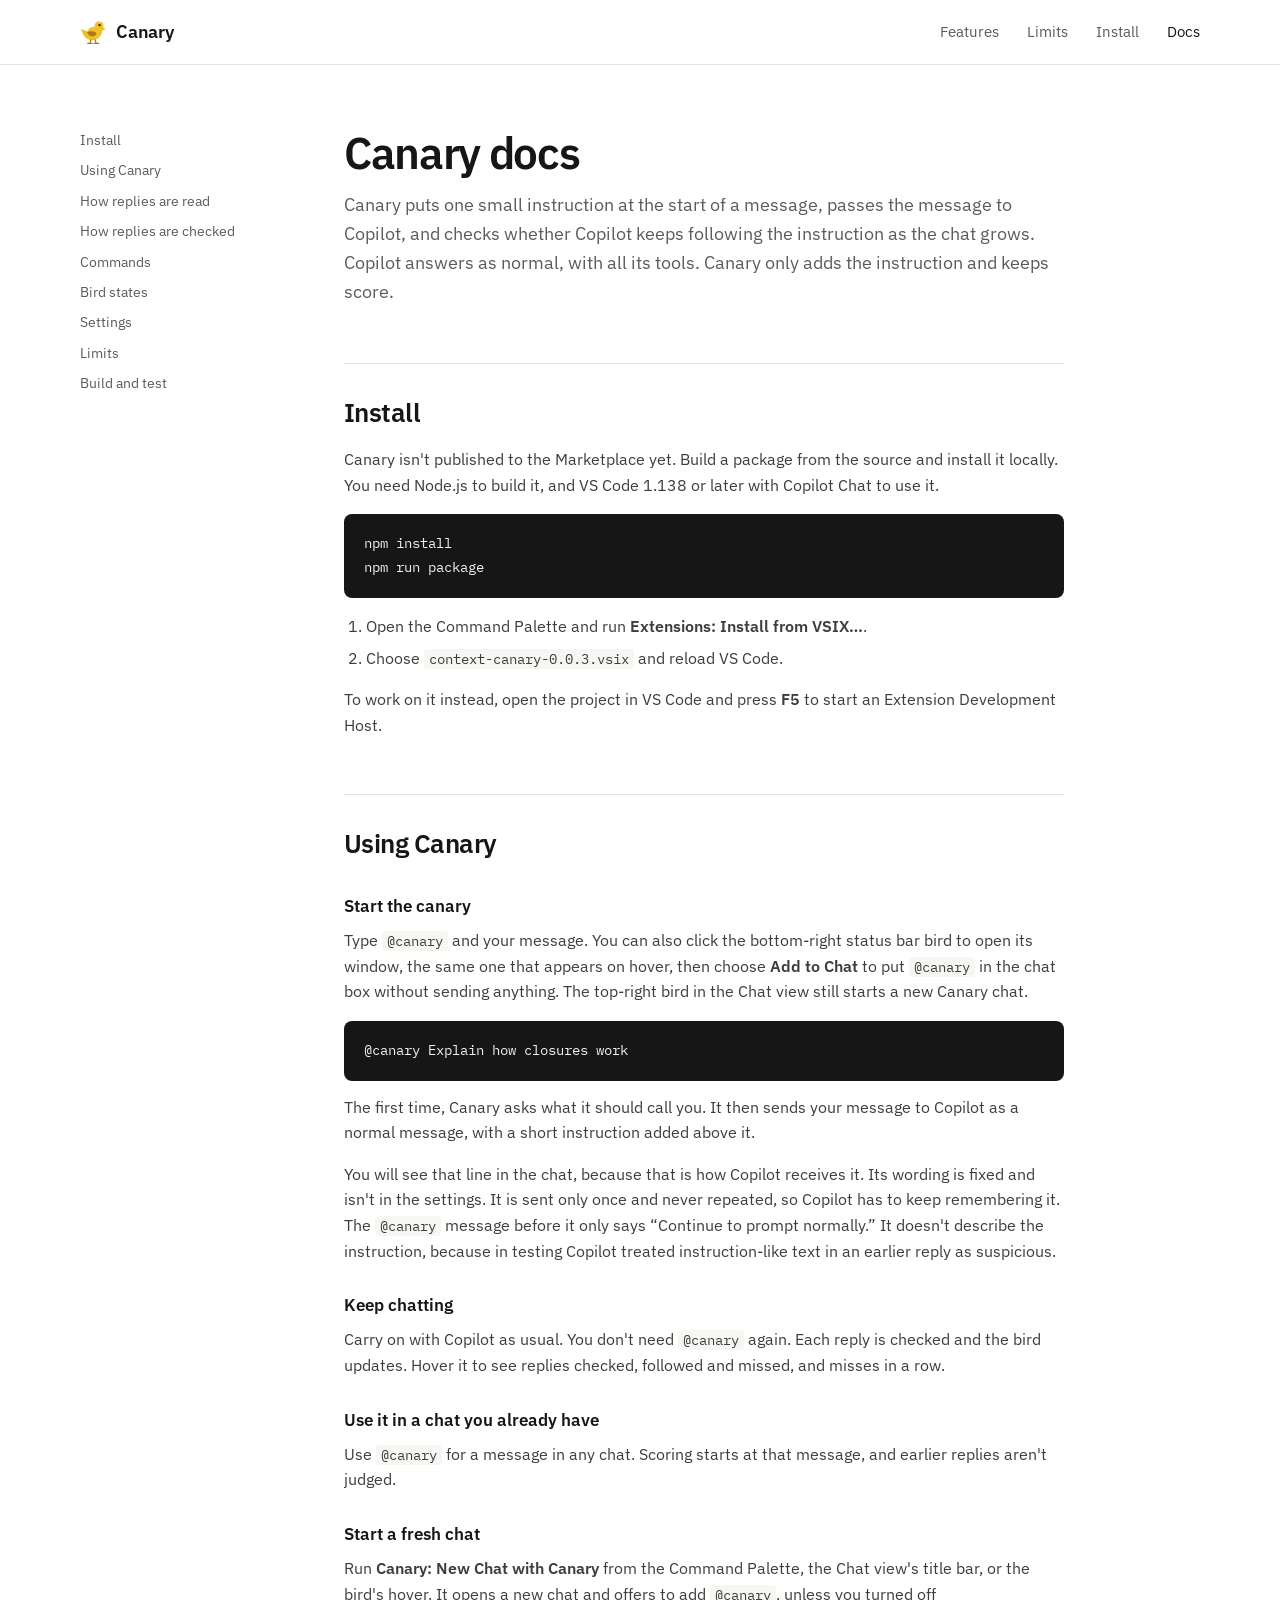
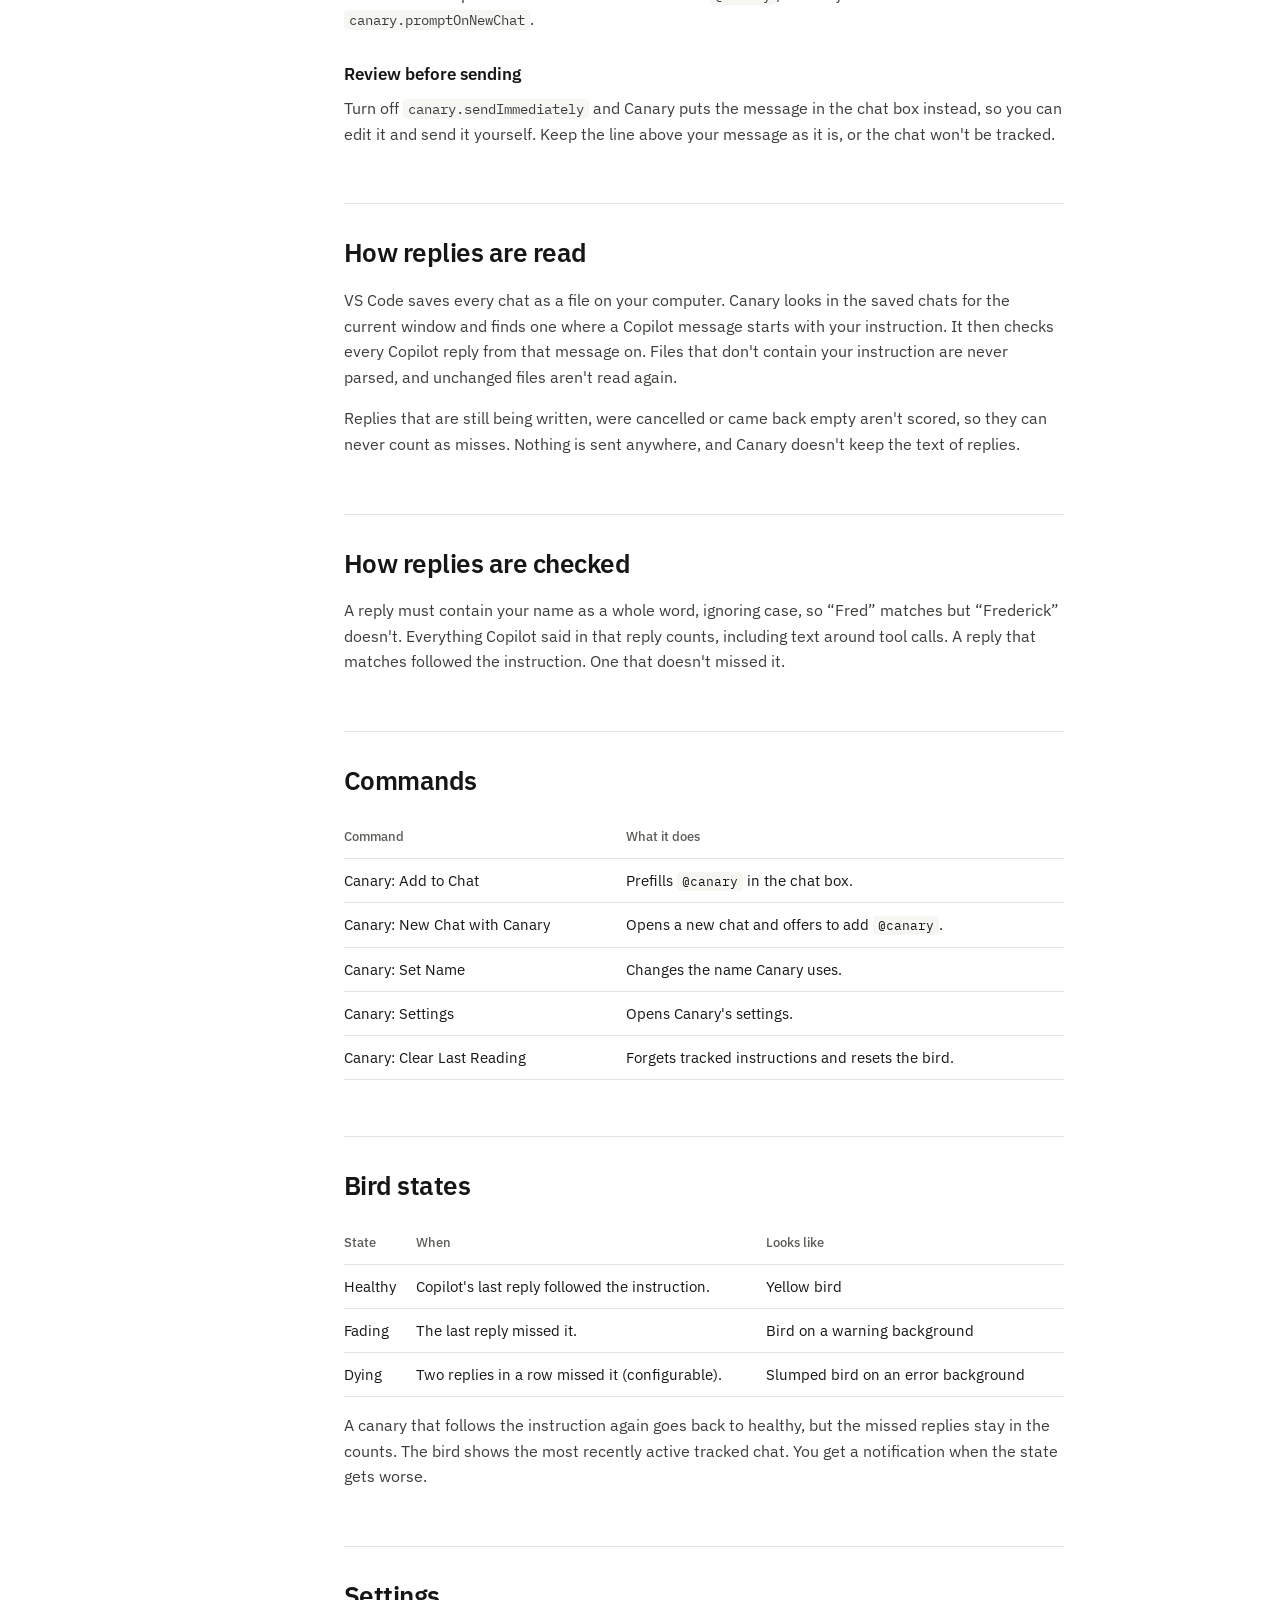
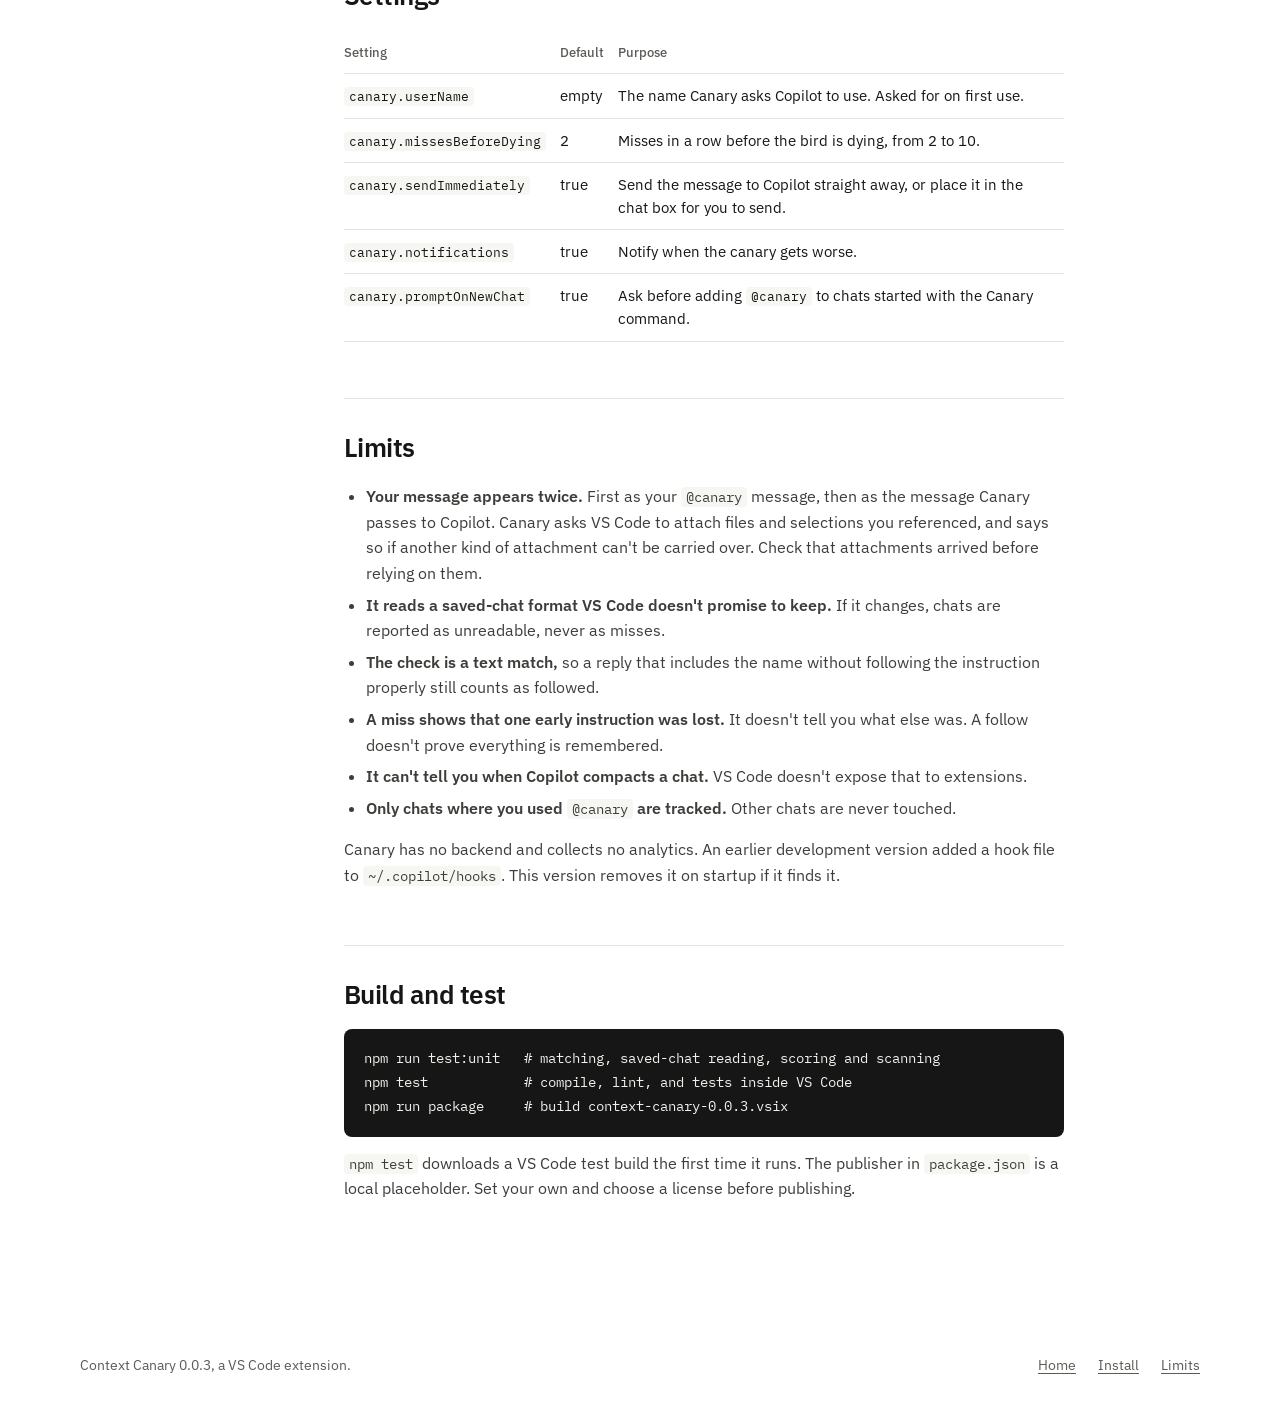
==== docs.html @ 97455535 "Initial commit" ====
<!doctype html>
<html lang="en">
<head>
  <meta charset="utf-8">
  <meta name="viewport" content="width=device-width, initial-scale=1">
  <title>Docs | Canary</title>
  <meta name="description" content="How to install and use Canary, how Copilot's replies are checked, its commands and settings, and what to know before relying on it.">
  <link rel="icon" href="assets/canary.svg" type="image/svg+xml">
  <link rel="stylesheet" href="styles.css">
</head>
<body>
  <a class="skip" href="#main">Skip to content</a>

  <header class="top">
    <div class="wrap top-inner">
      <a class="brand" href="index.html"><img src="assets/canary.svg" alt="">Canary</a>
      <nav aria-label="Main">
        <a href="index.html#features">Features</a>
        <a href="index.html#limits">Limits</a>
        <a href="index.html#install">Install</a>
        <a href="docs.html" aria-current="page">Docs</a>
      </nav>
    </div>
  </header>

  <div class="wrap doc">
    <nav class="doc-nav" aria-label="On this page">
      <a href="#install">Install</a>
      <a href="#use">Using Canary</a>
      <a href="#read">How replies are read</a>
      <a href="#check">How replies are checked</a>
      <a href="#commands">Commands</a>
      <a href="#states">Bird states</a>
      <a href="#settings">Settings</a>
      <a href="#boundary">Limits</a>
      <a href="#build">Build and test</a>
    </nav>

    <main id="main">
      <h1>Canary docs</h1>
      <p class="lede">Canary puts one small instruction at the start of a message, passes the message to Copilot, and checks whether Copilot keeps following the instruction as the chat grows. Copilot answers as normal, with all its tools. Canary only adds the instruction and keeps score.</p>

      <h2 id="install">Install</h2>
      <p>Canary isn't published to the Marketplace yet. Build a package from the source and install it locally. You need Node.js to build it, and VS Code 1.138 or later with Copilot Chat to use it.</p>
      <pre>npm install
npm run package</pre>
      <ol>
        <li>Open the Command Palette and run <strong>Extensions: Install from VSIX&hellip;</strong>.</li>
        <li>Choose <code>context-canary-0.0.3.vsix</code> and reload VS Code.</li>
      </ol>
      <p>To work on it instead, open the project in VS Code and press <strong>F5</strong> to start an Extension Development Host.</p>

      <h2 id="use">Using Canary</h2>
      <h3>Start the canary</h3>
      <p>Type <code>@canary</code> and your message. You can also click the bottom-right status bar bird to open its window, the same one that appears on hover, then choose <strong>Add to Chat</strong> to put <code>@canary</code> in the chat box without sending anything. The top-right bird in the Chat view still starts a new Canary chat.</p>
      <pre>@canary Explain how closures work</pre>
      <p>The first time, Canary asks what it should call you. It then sends your message to Copilot as a normal message, with a short instruction added above it.</p>
      <p>You will see that line in the chat, because that is how Copilot receives it. Its wording is fixed and isn't in the settings. It is sent only once and never repeated, so Copilot has to keep remembering it. The <code>@canary</code> message before it only says &ldquo;Continue to prompt normally.&rdquo; It doesn't describe the instruction, because in testing Copilot treated instruction-like text in an earlier reply as suspicious.</p>
      <h3>Keep chatting</h3>
      <p>Carry on with Copilot as usual. You don't need <code>@canary</code> again. Each reply is checked and the bird updates. Hover it to see replies checked, followed and missed, and misses in a row.</p>
      <h3>Use it in a chat you already have</h3>
      <p>Use <code>@canary</code> for a message in any chat. Scoring starts at that message, and earlier replies aren't judged.</p>
      <h3>Start a fresh chat</h3>
      <p>Run <strong>Canary: New Chat with Canary</strong> from the Command Palette, the Chat view's title bar, or the bird's hover. It opens a new chat and offers to add <code>@canary</code>, unless you turned off <code>canary.promptOnNewChat</code>.</p>
      <h3>Review before sending</h3>
      <p>Turn off <code>canary.sendImmediately</code> and Canary puts the message in the chat box instead, so you can edit it and send it yourself. Keep the line above your message as it is, or the chat won't be tracked.</p>

      <h2 id="read">How replies are read</h2>
      <p>VS Code saves every chat as a file on your computer. Canary looks in the saved chats for the current window and finds one where a Copilot message starts with your instruction. It then checks every Copilot reply from that message on. Files that don't contain your instruction are never parsed, and unchanged files aren't read again.</p>
      <p>Replies that are still being written, were cancelled or came back empty aren't scored, so they can never count as misses. Nothing is sent anywhere, and Canary doesn't keep the text of replies.</p>

      <h2 id="check">How replies are checked</h2>
      <p>A reply must contain your name as a whole word, ignoring case, so &ldquo;Fred&rdquo; matches but &ldquo;Frederick&rdquo; doesn't. Everything Copilot said in that reply counts, including text around tool calls. A reply that matches followed the instruction. One that doesn't missed it.</p>

      <h2 id="commands">Commands</h2>
      <table>
        <thead><tr><th>Command</th><th>What it does</th></tr></thead>
        <tbody>
          <tr><td>Canary: Add to Chat</td><td>Prefills <code>@canary</code> in the chat box.</td></tr>
          <tr><td>Canary: New Chat with Canary</td><td>Opens a new chat and offers to add <code>@canary</code>.</td></tr>
          <tr><td>Canary: Set Name</td><td>Changes the name Canary uses.</td></tr>
          <tr><td>Canary: Settings</td><td>Opens Canary's settings.</td></tr>
          <tr><td>Canary: Clear Last Reading</td><td>Forgets tracked instructions and resets the bird.</td></tr>
        </tbody>
      </table>

      <h2 id="states">Bird states</h2>
      <table>
        <thead><tr><th>State</th><th>When</th><th>Looks like</th></tr></thead>
        <tbody>
          <tr><td>Healthy</td><td>Copilot's last reply followed the instruction.</td><td>Yellow bird</td></tr>
          <tr><td>Fading</td><td>The last reply missed it.</td><td>Bird on a warning background</td></tr>
          <tr><td>Dying</td><td>Two replies in a row missed it (configurable).</td><td>Slumped bird on an error background</td></tr>
        </tbody>
      </table>
      <p>A canary that follows the instruction again goes back to healthy, but the missed replies stay in the counts. The bird shows the most recently active tracked chat. You get a notification when the state gets worse.</p>

      <h2 id="settings">Settings</h2>
      <table>
        <thead><tr><th>Setting</th><th>Default</th><th>Purpose</th></tr></thead>
        <tbody>
          <tr><td><code>canary.userName</code></td><td>empty</td><td>The name Canary asks Copilot to use. Asked for on first use.</td></tr>
          <tr><td><code>canary.missesBeforeDying</code></td><td>2</td><td>Misses in a row before the bird is dying, from 2 to 10.</td></tr>
          <tr><td><code>canary.sendImmediately</code></td><td>true</td><td>Send the message to Copilot straight away, or place it in the chat box for you to send.</td></tr>
          <tr><td><code>canary.notifications</code></td><td>true</td><td>Notify when the canary gets worse.</td></tr>
          <tr><td><code>canary.promptOnNewChat</code></td><td>true</td><td>Ask before adding <code>@canary</code> to chats started with the Canary command.</td></tr>
        </tbody>
      </table>

      <h2 id="boundary">Limits</h2>
      <ul>
        <li><strong>Your message appears twice.</strong> First as your <code>@canary</code> message, then as the message Canary passes to Copilot. Canary asks VS Code to attach files and selections you referenced, and says so if another kind of attachment can't be carried over. Check that attachments arrived before relying on them.</li>
        <li><strong>It reads a saved-chat format VS Code doesn't promise to keep.</strong> If it changes, chats are reported as unreadable, never as misses.</li>
        <li><strong>The check is a text match,</strong> so a reply that includes the name without following the instruction properly still counts as followed.</li>
        <li><strong>A miss shows that one early instruction was lost.</strong> It doesn't tell you what else was. A follow doesn't prove everything is remembered.</li>
        <li><strong>It can't tell you when Copilot compacts a chat.</strong> VS Code doesn't expose that to extensions.</li>
        <li><strong>Only chats where you used <code>@canary</code> are tracked.</strong> Other chats are never touched.</li>
      </ul>
      <p>Canary has no backend and collects no analytics. An earlier development version added a hook file to <code>~/.copilot/hooks</code>. This version removes it on startup if it finds it.</p>

      <h2 id="build">Build and test</h2>
      <pre>npm run test:unit   # matching, saved-chat reading, scoring and scanning
npm test            # compile, lint, and tests inside VS Code
npm run package     # build context-canary-0.0.3.vsix</pre>
      <p><code>npm test</code> downloads a VS Code test build the first time it runs. The publisher in <code>package.json</code> is a local placeholder. Set your own and choose a license before publishing.</p>
    </main>
  </div>

  <footer class="foot">
    <div class="wrap foot-inner">
      <span>Context Canary 0.0.3, a VS Code extension.</span>
      <nav aria-label="Footer"><a href="index.html">Home</a><a href="index.html#install">Install</a><a href="index.html#limits">Limits</a></nav>
    </div>
  </footer>
</body>
</html>
---- styles.css ----
@font-face { font-family: 'IBM Plex Sans'; font-weight: 400; font-display: swap; src: url('assets/fonts/ibm-plex-sans-latin-400-normal.woff2') format('woff2'); }
@font-face { font-family: 'IBM Plex Sans'; font-weight: 500; font-display: swap; src: url('assets/fonts/ibm-plex-sans-latin-500-normal.woff2') format('woff2'); }
@font-face { font-family: 'IBM Plex Sans'; font-weight: 600; font-display: swap; src: url('assets/fonts/ibm-plex-sans-latin-600-normal.woff2') format('woff2'); }
@font-face { font-family: 'IBM Plex Mono'; font-weight: 400; font-display: swap; src: url('assets/fonts/ibm-plex-mono-latin-400-normal.woff2') format('woff2'); }
@font-face { font-family: 'IBM Plex Mono'; font-weight: 500; font-display: swap; src: url('assets/fonts/ibm-plex-mono-latin-500-normal.woff2') format('woff2'); }

:root {
  --text: #161616;
  --muted: #5b5b57;
  --line: #e4e4de;
  --soft: #f6f6f2;
  --yellow: #f7c800;
  --sans: 'IBM Plex Sans', 'Segoe UI', system-ui, sans-serif;
  --mono: 'IBM Plex Mono', Consolas, monospace;
  --vs-sans: 'Segoe UI', system-ui, -apple-system, sans-serif;
}

* { box-sizing: border-box; }
html { scroll-behavior: smooth; }
body { margin: 0; background: #fff; color: var(--text); font: 400 16px/1.6 var(--sans); -webkit-font-smoothing: antialiased; }
a { color: inherit; }
code { padding: 1px 5px; border-radius: 4px; background: var(--soft); font: 400 .88em var(--mono); }
h1, h2, h3, p { margin-top: 0; }
:focus-visible { outline: 2px solid var(--text); outline-offset: 3px; }
.wrap { width: min(1120px, 100% - 48px); margin-inline: auto; }
.sr-only { position: absolute; width: 1px; height: 1px; overflow: hidden; clip: rect(0 0 0 0); white-space: nowrap; }
.skip { position: absolute; left: 12px; top: -60px; z-index: 10; padding: 8px 12px; background: var(--text); color: #fff; }
.skip:focus { top: 12px; }

/* header */
.top { border-bottom: 1px solid var(--line); }
.top-inner { display: flex; align-items: center; justify-content: space-between; height: 64px; }
.brand { display: inline-flex; align-items: center; gap: 10px; font-weight: 600; font-size: 18px; letter-spacing: -.01em; text-decoration: none; }
.brand img { width: 26px; height: 26px; }
.top nav { display: flex; gap: 28px; font-size: 15px; }
.top nav a { color: var(--muted); text-decoration: none; }
.top nav a:hover, .top nav a[aria-current] { color: var(--text); }

/* hero */
.hero { display: grid; grid-template-columns: 1fr 340px; gap: 64px; align-items: center; padding: 72px 0 40px; }
.hero-bird { display: flex; flex-direction: column; align-items: center; justify-content: center; aspect-ratio: 1; border-radius: 28px; background: #1f1f1f; }
.hero-bird img { width: 72%; animation: bob 4.5s ease-in-out infinite; }
.perch { width: 74%; height: 9px; margin-top: -14px; border-radius: 5px; background: #55554f; }
@keyframes bob { 0%, 100% { transform: translateY(0); } 50% { transform: translateY(-7px); } }
.hero h1 { max-width: 15em; margin-bottom: 22px; font-size: clamp(36px, 5.4vw, 60px); font-weight: 600; line-height: 1.07; letter-spacing: -.03em; }
.hero-lede { max-width: 38em; margin-bottom: 32px; color: var(--muted); font-size: 19px; line-height: 1.55; }
.actions { display: flex; flex-wrap: wrap; align-items: center; gap: 12px 26px; }
.btn { display: inline-block; padding: 12px 20px; border-radius: 6px; background: var(--text); color: #fff; font-weight: 500; text-decoration: none; }
.btn:hover { background: #000; box-shadow: 0 0 0 3px rgba(247, 200, 0, .55); }
.link { font-weight: 500; text-underline-offset: 4px; }
.fine { margin: 22px 0 0; color: var(--muted); font-size: 14px; }

/* editor mock-up */
.demo { padding: 24px 0 96px; }
.window { position: relative; overflow: hidden; border: 1px solid #2f2f2f; border-radius: 10px; background: #1f1f1f; color: #ccc; box-shadow: 0 40px 70px -35px rgba(0, 0, 0, .55); font: 400 13px/1.5 var(--vs-sans); }
.win-title { height: 32px; background: #181818; border-bottom: 1px solid #2b2b2b; color: #9d9d9d; font-size: 12px; line-height: 32px; text-align: center; }
.win-body { display: grid; grid-template-columns: 370px 1fr; height: 480px; }
.win-chat { padding: 14px 16px; overflow: hidden; background: #181818; border-right: 1px solid #2b2b2b; }
.chat-label { margin-bottom: 14px; color: #9d9d9d; font-size: 11px; letter-spacing: .08em; text-transform: uppercase; }
.msg-user { margin-bottom: 14px; padding: 9px 12px; border: 1px solid #2b2b2b; border-radius: 6px; background: #1f1f1f; }
.mention { color: #4daafc; }
.bot-name { display: flex; align-items: center; gap: 7px; margin-bottom: 8px; color: #fff; font-weight: 600; }
.bot-name img { width: 18px; height: 18px; }
.chat-tag { margin: -6px 0 14px; padding: 8px 10px; border: 1px dashed #4a4a4a; border-radius: 6px; color: #b9b9b9; font-size: 12px; line-height: 1.45; }
.chat-tag b { display: block; margin-bottom: 2px; color: #8b8b8b; font-size: 10.5px; font-weight: 400; letter-spacing: .05em; text-transform: uppercase; }
.win-chat code { padding: 0 4px; background: #2b2b2b; color: #ddd; }
.chat-tag code { background: none; padding: 0; color: #f2c94c; }
.chat-gap { margin: 2px 0 12px; color: #6e7681; font-size: 11.5px; text-align: center; }
.reply { margin: 0 0 14px; color: #d4d4d4; }
.hit { border-bottom: 2px solid #f2c94c; }
.win-editor { position: relative; min-width: 0; background: #1f1f1f; }
.tabs { display: flex; height: 35px; background: #181818; border-bottom: 1px solid #2b2b2b; }
.tab { padding: 0 16px; border-right: 1px solid #2b2b2b; color: #8b8b8b; font-size: 13px; line-height: 35px; }
.tab-active { background: #1f1f1f; color: #fff; box-shadow: inset 0 1px 0 #0078d4; }
.code { margin: 0; padding: 14px 0; overflow: hidden; border-radius: 0; background: none; color: #ccc; counter-reset: ln; font: 400 13px/1.62 var(--mono); }
.code i { font-style: normal; }
.code span { display: block; padding-left: 62px; position: relative; white-space: pre; }
.code span::before { content: counter(ln); counter-increment: ln; position: absolute; left: 0; width: 42px; color: #6e7681; text-align: right; }
.k { color: #c586c0; } .f { color: #dcdcaa; } .s { color: #ce9178; } .n { color: #b5cea8; } .v { color: #9cdcfe; } .t { color: #4ec9b0; } .c { color: #6a9955; }
.overlay { position: absolute; right: 12px; bottom: 30px; z-index: 2; display: flex; flex-direction: column; align-items: flex-end; gap: 10px; }
.toast, .tip { width: 336px; padding: 12px 14px; border: 1px solid #454545; border-radius: 6px; background: #202020; box-shadow: 0 6px 20px rgba(0, 0, 0, .45); font-size: 12.5px; line-height: 1.5; }
.toast { display: none; border-left: 3px solid #e5a300; }
.window[data-state='dying'] .toast { border-left-color: #e5482b; }
.window:not([data-state='healthy']) .toast { display: block; }
.toast p { margin: 0 0 10px; color: #e0e0e0; }
.toast-btn { display: inline-block; padding: 4px 10px; border-radius: 3px; background: #0078d4; color: #fff; font-size: 12px; }
.tip .tip-title { margin: 0 0 6px; color: #fff; font-size: 13px; font-weight: 600; }
.tip-table { width: 100%; margin-bottom: 8px; border-collapse: collapse; }
.tip-table th, .tip-table td { padding: 2px 0; font-weight: 400; text-align: left; }
.tip-table td { color: #fff; text-align: right; }
.tip-table th { color: #a0a0a0; }
.tip p { margin: 0; color: #8b8b8b; font-size: 12px; }
.tip .tip-line { margin-bottom: 8px; color: #cfcfcf; }
.statusbar { display: flex; align-items: stretch; justify-content: space-between; height: 24px; border-top: 1px solid #2b2b2b; background: #181818; color: #ccc; font-size: 12px; line-height: 23px; }
.sb-group { display: flex; }
.sb-item { padding: 0 9px; }
.bird { display: flex; align-items: center; padding: 0 10px; color: #f2c94c; }
.bird svg { width: 16px; height: 16px; fill: currentColor; }
.window[data-state='fading'] .bird { background: #7a6400; color: #fff; }
.window[data-state='dying'] .bird { background: #c72e0f; color: #fff; }

.demo-controls { display: none; align-items: center; flex-wrap: wrap; gap: 10px 8px; margin-top: 20px; font-size: 14px; }
.js .demo-controls { display: flex; }
.demo-controls > span { margin-right: 6px; color: var(--muted); }
.demo-controls button { padding: 6px 14px; border: 1px solid #cfcfc8; border-radius: 999px; background: #fff; color: var(--text); font: 500 14px var(--sans); cursor: pointer; }
.demo-controls button:hover { border-color: var(--text); }
.demo-controls button[aria-pressed='true'] { border-color: var(--text); background: var(--text); color: #fff; }
.demo-note { margin: 12px 0 0; color: var(--muted); font-size: 14px; }

/* sections */
.section { padding: 88px 0; border-top: 1px solid var(--line); }
.section h2 { margin-bottom: 14px; font-size: 32px; font-weight: 600; line-height: 1.2; letter-spacing: -.02em; }
.section-intro { max-width: 34em; margin-bottom: 44px; color: var(--muted); font-size: 18px; }
.rows > div { display: grid; grid-template-columns: 260px 1fr; gap: 24px; padding: 22px 0; border-top: 1px solid var(--line); }
.rows > div:last-child { border-bottom: 1px solid var(--line); }
.rows h3 { margin: 0; font-size: 17px; font-weight: 600; }
.rows p { max-width: 40em; margin: 0; color: var(--muted); }

.states { display: grid; grid-template-columns: repeat(3, 1fr); gap: 24px; }
.state-strip { display: flex; justify-content: flex-end; height: 34px; margin-bottom: 18px; border-radius: 6px; background: #181818; }
.state-strip .bird { border-radius: 0 6px 6px 0; }
.state-strip .bird.fading { background: #7a6400; color: #fff; }
.state-strip .bird.dying { background: #c72e0f; color: #fff; }
.states h3 { margin-bottom: 2px; font-size: 18px; font-weight: 600; }
.range { margin-bottom: 8px; color: var(--muted); font: 400 13px var(--mono); }
.states p:last-child { margin: 0; color: var(--muted); }

.limits { display: grid; grid-template-columns: 1fr 1.4fr; gap: 72px; }
.limits ul { margin: 0; padding: 0; list-style: none; }
.limits li { padding: 18px 0; border-top: 1px solid var(--line); color: var(--muted); }
.limits li:last-child { border-bottom: 1px solid var(--line); }
.limits li strong { display: block; margin-bottom: 2px; color: var(--text); font-weight: 600; }

.install { background: var(--yellow); border-top: 0; }
.install .section-intro { color: #3a3200; }
.install-grid { display: grid; grid-template-columns: 1fr 1fr; gap: 48px; }
.install ol { margin: 0; padding-left: 20px; }
.install li { margin-bottom: 12px; }
pre { margin: 0; padding: 18px 20px; overflow-x: auto; border-radius: 8px; background: #161616; color: #f1f1ec; font: 400 14px/1.7 var(--mono); }
.install pre { margin-bottom: 14px; }
.install .fine { margin-top: 0; color: #3a3200; }

.foot { padding: 36px 0 44px; color: var(--muted); font-size: 14px; }
.foot-inner { display: flex; flex-wrap: wrap; align-items: center; justify-content: space-between; gap: 12px 24px; }
.foot nav { display: flex; gap: 22px; }
.foot a { text-underline-offset: 3px; }

/* docs */
.doc { display: grid; grid-template-columns: 200px minmax(0, 720px); gap: 64px; padding: 64px 0 100px; }
.doc-nav { position: sticky; top: 24px; align-self: start; display: flex; flex-direction: column; gap: 8px; font-size: 14px; }
.doc-nav a { color: var(--muted); text-decoration: none; }
.doc-nav a:hover { color: var(--text); }
.doc h1 { margin-bottom: 14px; font-size: 44px; font-weight: 600; line-height: 1.1; letter-spacing: -.03em; }
.doc .lede { margin-bottom: 0; color: var(--muted); font-size: 18px; }
.doc h2 { margin: 56px 0 14px; padding-top: 28px; border-top: 1px solid var(--line); font-size: 26px; font-weight: 600; letter-spacing: -.02em; }
.doc h3 { margin: 28px 0 8px; font-size: 17px; font-weight: 600; }
.doc p, .doc li { color: #3d3d3a; }
.doc ol, .doc ul { padding-left: 22px; }
.doc li { margin-bottom: 6px; }
.doc table { width: 100%; margin: 16px 0; border-collapse: collapse; font-size: 14.5px; }
.doc th, .doc td { padding: 10px 14px 10px 0; border-bottom: 1px solid var(--line); text-align: left; vertical-align: top; }
.doc th { color: var(--muted); font-size: 13px; font-weight: 500; }
.doc pre { margin: 14px 0; }

@media (max-width: 860px) {
  .hero { grid-template-columns: 1fr; gap: 36px; }
  .hero-bird { order: -1; width: 200px; border-radius: 22px; }
  .win-body { grid-template-columns: 1fr; height: auto; }
  .win-chat { border-right: 0; }
  .win-editor { display: none; }
  .overlay { position: static; align-items: stretch; padding: 12px; background: #181818; }
  .toast, .tip { width: auto; }
  .rows > div { grid-template-columns: 1fr; gap: 6px; }
  .states, .limits, .install-grid { grid-template-columns: 1fr; gap: 32px; }
  .doc { grid-template-columns: 1fr; gap: 32px; }
  .doc-nav { position: static; flex-direction: row; flex-wrap: wrap; gap: 8px 18px; }
}
@media (max-width: 560px) {
  .top nav { gap: 16px; font-size: 14px; }
  .hero { padding-top: 48px; }
  .section { padding: 64px 0; }
}
@media (prefers-reduced-motion: reduce) { html { scroll-behavior: auto; } .hero-bird img { animation: none; } }
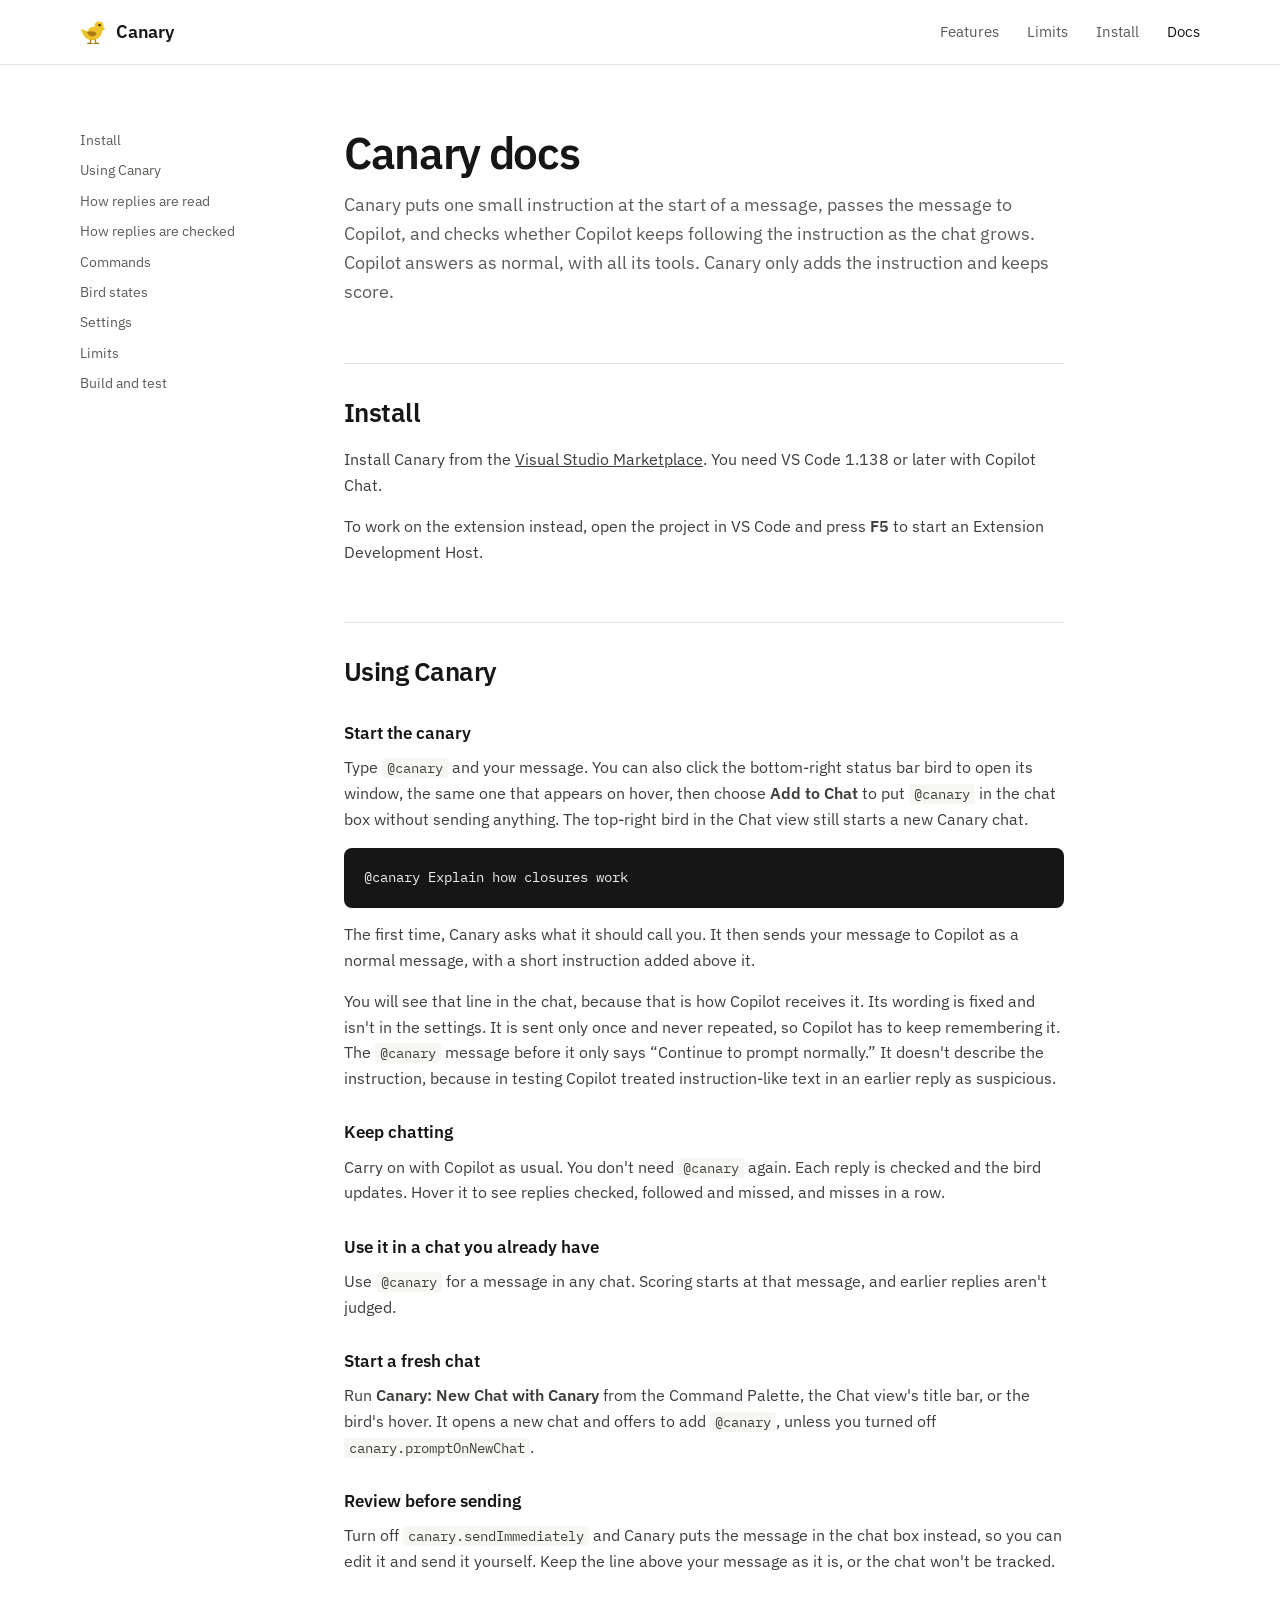
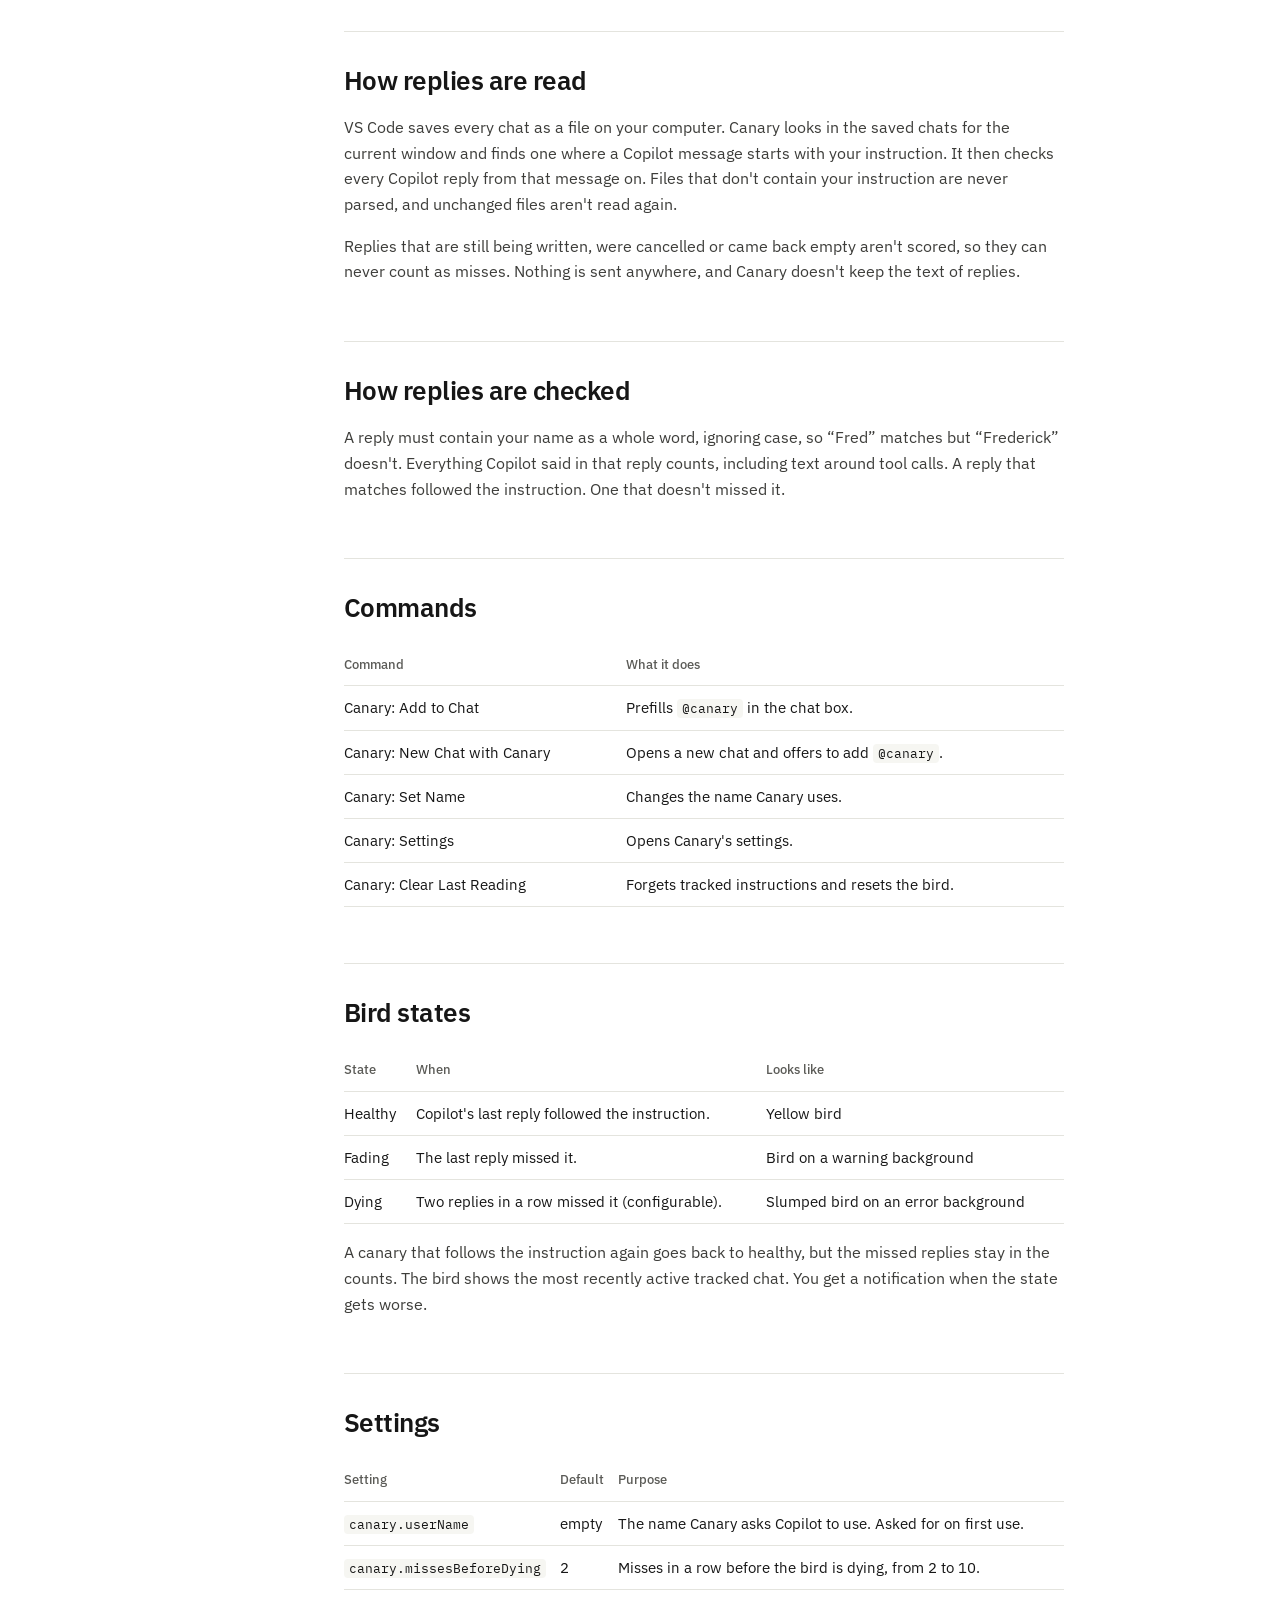
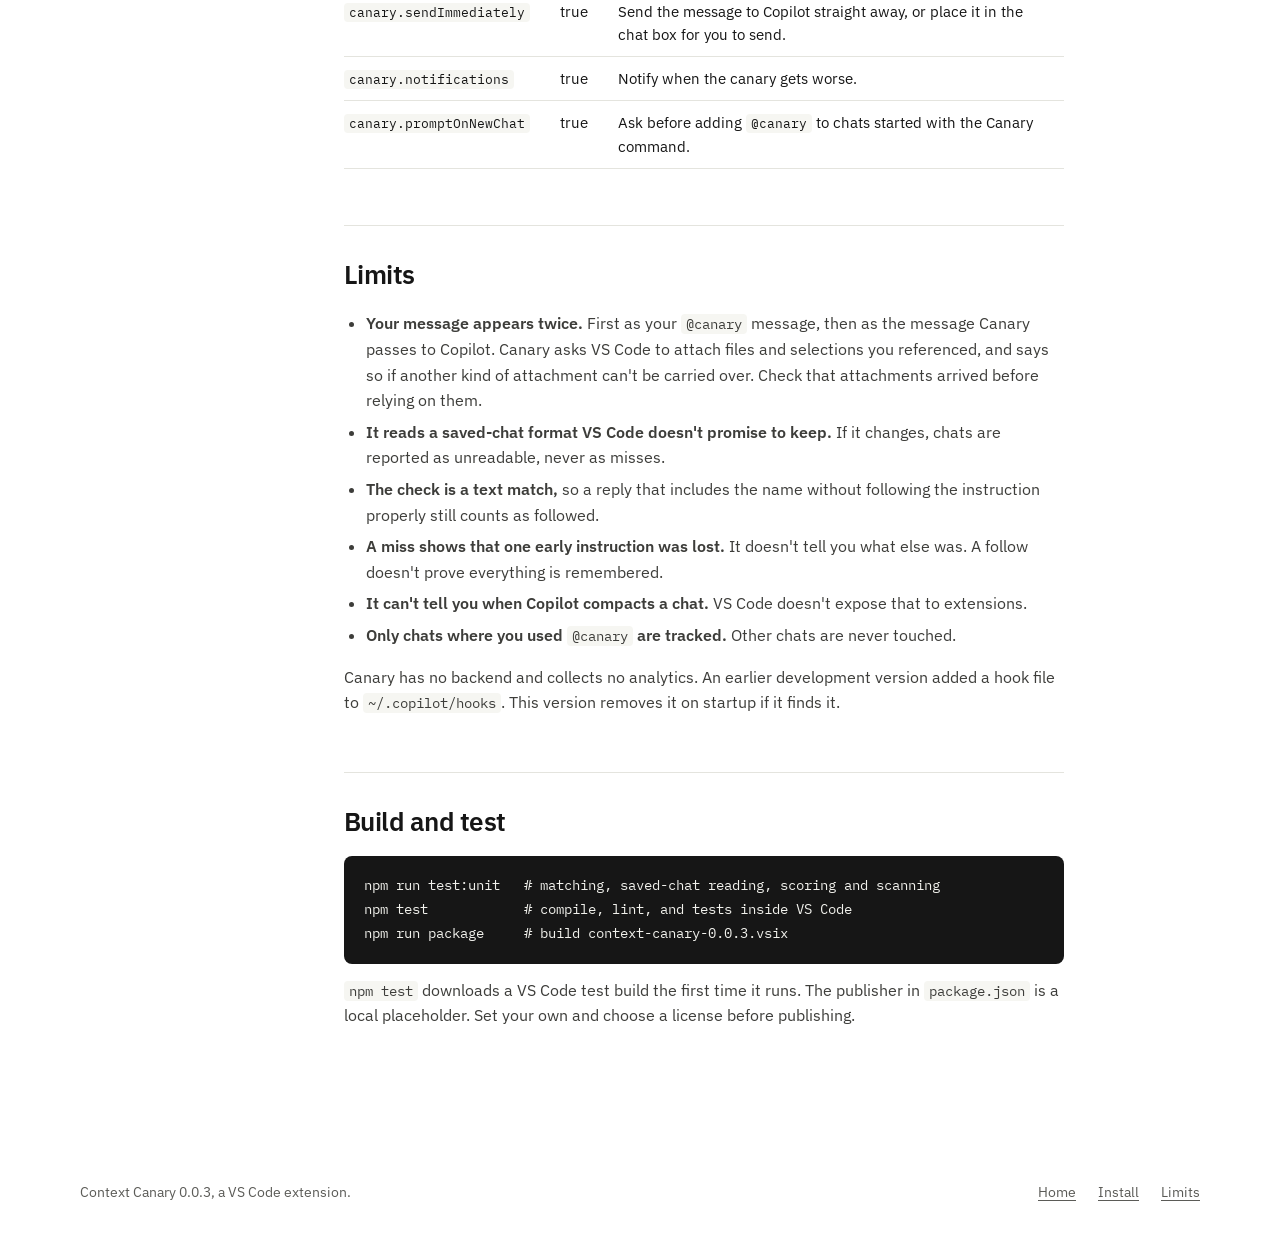
==== commit c6236149: "Link website installation to VS Code Marketplace Co-authored-by: Fwedpat <97058670+Fwedpat@users.nor" ====
--- a/docs.html
+++ b/docs.html
@@ -17,7 +17,7 @@
       <nav aria-label="Main">
         <a href="index.html#features">Features</a>
         <a href="index.html#limits">Limits</a>
-        <a href="index.html#install">Install</a>
+        <a href="https://marketplace.visualstudio.com/items?itemName=Fwedpat.context-canary">Install</a>
         <a href="docs.html" aria-current="page">Docs</a>
       </nav>
     </div>
@@ -41,14 +41,8 @@
       <p class="lede">Canary puts one small instruction at the start of a message, passes the message to Copilot, and checks whether Copilot keeps following the instruction as the chat grows. Copilot answers as normal, with all its tools. Canary only adds the instruction and keeps score.</p>
 
       <h2 id="install">Install</h2>
-      <p>Canary isn't published to the Marketplace yet. Build a package from the source and install it locally. You need Node.js to build it, and VS Code 1.138 or later with Copilot Chat to use it.</p>
-      <pre>npm install
-npm run package</pre>
-      <ol>
-        <li>Open the Command Palette and run <strong>Extensions: Install from VSIX&hellip;</strong>.</li>
-        <li>Choose <code>context-canary-0.0.3.vsix</code> and reload VS Code.</li>
-      </ol>
-      <p>To work on it instead, open the project in VS Code and press <strong>F5</strong> to start an Extension Development Host.</p>
+      <p>Install Canary from the <a href="https://marketplace.visualstudio.com/items?itemName=Fwedpat.context-canary">Visual Studio Marketplace</a>. You need VS Code 1.138 or later with Copilot Chat.</p>
+      <p>To work on the extension instead, open the project in VS Code and press <strong>F5</strong> to start an Extension Development Host.</p>
 
       <h2 id="use">Using Canary</h2>
       <h3>Start the canary</h3>
@@ -129,7 +123,7 @@
   <footer class="foot">
     <div class="wrap foot-inner">
       <span>Context Canary 0.0.3, a VS Code extension.</span>
-      <nav aria-label="Footer"><a href="index.html">Home</a><a href="index.html#install">Install</a><a href="index.html#limits">Limits</a></nav>
+      <nav aria-label="Footer"><a href="index.html">Home</a><a href="https://marketplace.visualstudio.com/items?itemName=Fwedpat.context-canary">Install</a><a href="index.html#limits">Limits</a></nav>
     </div>
   </footer>
 </body>
